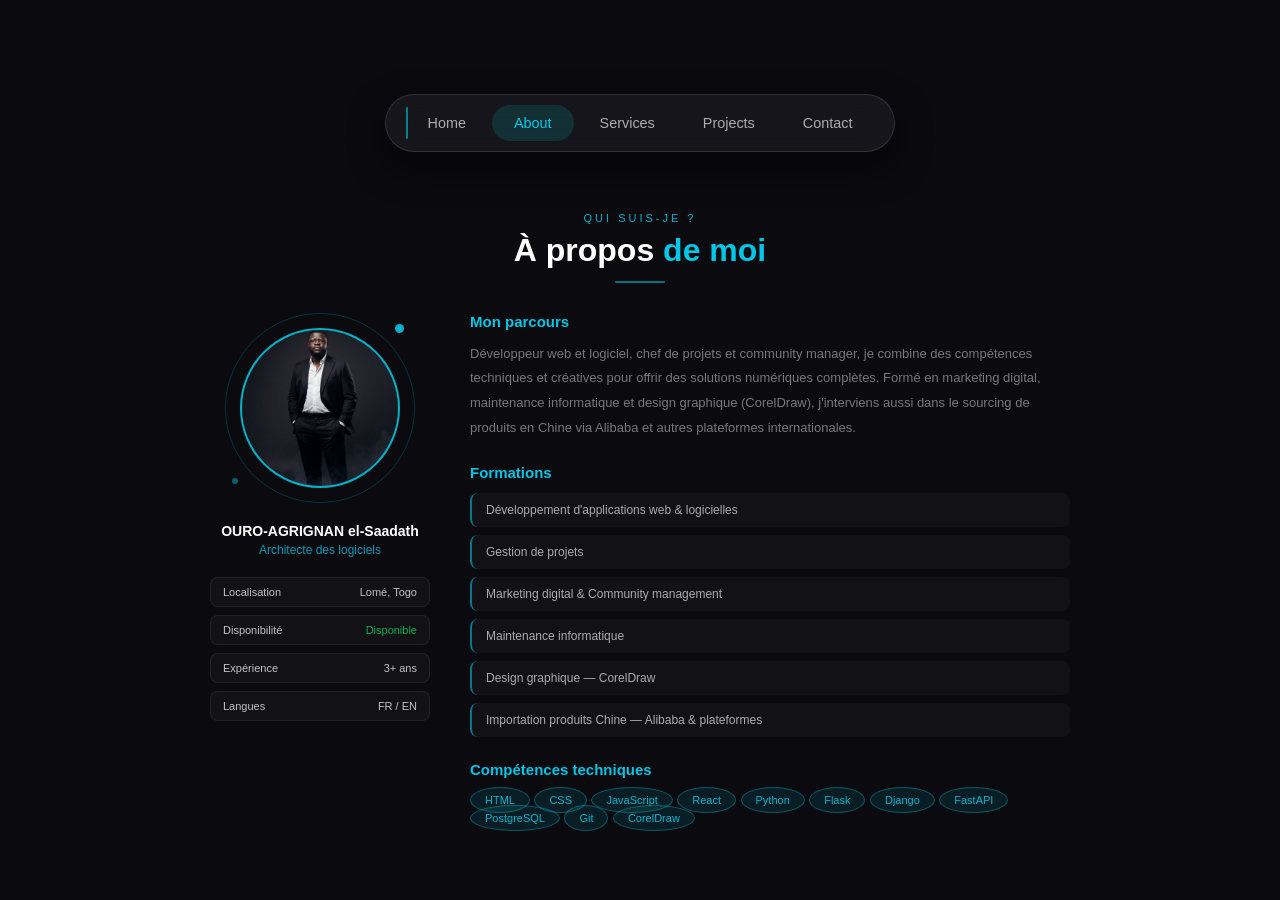
==== about.html @ bfb4edb8 "premier commit" ====
<!DOCTYPE html>
<html lang="fr">
<head>
    <meta charset="UTF-8">
    <meta name="viewport" content="width=device-width, initial-scale=1.0">
    <link rel="stylesheet" href="./css/styles.css">
    <title>Portofolio</title>
</head>
<body>
    <header>
        <nav class="navbar">
            <ul>
                <li><a href="index.html" target="_blank">Home</a></li>
                <li class="active"><a href="about.html" target="_blank">About</a></li>
                <li><a href="service.html" target="_blank">Services</a></li>
                <li><a href="projet.html" target="_blank">Projects</a></li>
                <li><a href="contact.html"  target="_blank">Contact</a></li>
                <div class="indicator"></div>
            </ul>
        </nav>
    </header>
   <main>
    <div class="about-header">
        <p class="about-subtitle">Qui suis-je ?</p>
        <h2 class="about-title">À propos <span class="about-title-accent">de moi</span></h2>
        <div class="about-divider"></div>
    </div>

    <div class="about-content">
        <div class="about-left">
            <div class="about-photo-outer">
                <div class="about-photo-inner">
                    <img src="./IMAGE/tof.jpeg" alt="Ma photo" class="about-photo-img">
                </div>
                <div class="about-photo-dot dot-1"></div>
                <div class="about-photo-dot dot-2"></div>
            </div>
            <div class="about-identity">
                <p class="about-identity-name">OURO-AGRIGNAN el-Saadath</p>
                <p class="about-identity-role">Architecte des logiciels</p>
            </div>
            <div class="about-infos">
                <div class="about-info-item">
                    <span class="info-label">Localisation</span>
                    <span class="info-value">Lomé, Togo</span>
                </div>
                <div class="about-info-item">
                    <span class="info-label">Disponibilité</span>
                    <span class="info-value info-available">Disponible</span>
                </div>
                <div class="about-info-item">
                    <span class="info-label">Expérience</span>
                    <span class="info-value">3+ ans</span>
                </div>
                <div class="about-info-item">
                    <span class="info-label">Langues</span>
                    <span class="info-value">FR / EN</span>
                </div>
            </div>
        </div>
        
        <div class="about-right">
            <div class="about-block">
                <h3 class="about-block-title">Mon parcours</h3>
                <p class="about-block-text">
                    Développeur web et logiciel, chef de projets et community manager, 
                    je combine des compétences techniques et créatives pour offrir des 
                    solutions numériques complètes. Formé en marketing digital, maintenance 
                    informatique et design graphique (CorelDraw), j'interviens aussi dans 
                    le sourcing de produits en Chine via Alibaba et autres plateformes 
                    internationales.
                </p>
            </div>
            <div class="about-block">
                <h3 class="about-block-title">Formations</h3>
                <div class="formations-list">
                    <div class="formation-item">
                        <span>Développement d'applications web &amp; logicielles</span>
                    </div>
                    <div class="formation-item">
                        <span>Gestion de projets</span>
                    </div>
                    <div class="formation-item">
                        <span>Marketing digital &amp; Community management</span>
                    </div>
                    <div class="formation-item">
                        <span>Maintenance informatique</span>
                    </div>
                    <div class="formation-item">
                        <span>Design graphique — CorelDraw</span>
                    </div>
                    <div class="formation-item">
                        <span>Importation produits Chine — Alibaba &amp; plateformes</span>
                    </div>
                </div>
            </div>
            <div class="about-block">
                <h3 class="about-block-title">Compétences techniques</h3>
                <div class="skills-list">
                    <span class="skill-badge">HTML</span>
                    <span class="skill-badge">CSS</span>
                    <span class="skill-badge">JavaScript</span>
                    <span class="skill-badge">React</span>
                    <span class="skill-badge">Python</span>
                    <span class="skill-badge">Flask</span>
                    <span class="skill-badge">Django</span>
                    <span class="skill-badge">FastAPI</span>
                    <span class="skill-badge">PostgreSQL</span>
                    <span class="skill-badge">Git</span>
                    <span class="skill-badge">CorelDraw</span>
                </div>
            </div>
        </div>
    </div>

</main>
     <script>
        const items = document.querySelectorAll('.navbar ul li');
        const indicator = document.querySelector('.indicator');
        const list = document.querySelector('.navbar ul');

        function depIndicator(element) {
            const listReact = list.getBoundingClientRect();
            const elementRect = element.getBoundingClientRect();
            indicator.style.left = (elementRect.left - listrect.left) + 'px';
            indicator.style.width = elementRect.width + 'px';

        }

        depIndicator(item[0]);

        items.forEach(item => {
            item.addEventListener('click', (e) => {
                e.preventDefault();
                items.forEach(i => i.classList.remove('active'));
                item.classList.add('active');

                depIndicator(item);
            });
        });
     </script>
</body>
</html>
---- css/styles.css ----
*{
    margin: 0;
    padding: 0;
    box-sizing: border-box;
}
body{
    background-color: #0a0a0f;
    min-height: 100vh;
    font-family: 'Segoe UI', sans-serif;
    color: #fff;
    display: flex;
    flex-direction: column;
    justify-content: center;
    align-items: center;
}
header {
    width: 100%;
    display: flex;
    justify-content: center;
    padding: 20px 0;
    position: sticky;
    top: 0;
    z-index: 100;
    background: transparent;
}
.navbar {
    position: relative;
    padding: 10px 20px;
    background-color: rgba(255, 255, 255, 0.05);
    border-radius: 40px;
    backdrop-filter: blur(15px);
    -webkit-backdrop-filter: blur(15px);
    box-shadow: 0 15px 35px rgba(0, 0, 0, 0.5);
    border: 0.5px solid rgba(255, 255, 255, 0.12);

}

.navbar ul {
    list-style: none;
    display: flex;
    align-items: center;
    gap: 4px;
    position: relative;
    padding: 0;
    margin: 0;
    
}
.navbar ul li a {
    display: block;
    padding: 10px 22px;
    text-decoration: none;
    color: rgba(255, 255, 255, 0.65);
    font-size: 0.9rem;
    border-radius: 50px;
    transition: color 0.3s;

}
.navbar ul li:hover a {
    color: rgba(255, 255, 255, 0.95);

}

.navbar ul li {
    border-radius: 50px;
    cursor: pointer;
    transition: background 0.3s ease;
}

.navbar ul li:hover {
    background: rgba(255, 255, 255, 0.08);
}

.navbar ul li.active {
    background: rgba(0, 200, 200, 0.15);
}

.navbar ul li.active a {
    color: rgba(0, 220, 255, 0.9);
}

.indicator {
    position: absolute;
    top: 50%;
    transform: translateY(-50%);
    height: calc(100% - 4px);
    border-radius: 50px;
    background: rgba(0, 200, 200, 0.25);
    border: 1px solid rgba(0, 220, 255, 0.4);
    transition: left 0.4s ease, width 0.4s ease;
    pointer-events: none;

}
main {
    width: 100%;
    max-width: 1100px;
    padding: 0 60px;
}

.user {
    display: flex;
    align-items: center;
    justify-content: space-between;
    gap: 40px;
    padding: 60px 0 40px;
}
.user-text {
    flex: 1;
}

.user-subtitle {
    font-size: 13px;
    color: rgba(0, 220, 255, 0.8);
    letter-spacing: 3px;
    text-transform: uppercase;
    margin-bottom: 12px;
}
.user-title {
    font-size: 42px;
    font-weight: 700;
    line-height: 1.2;
    margin-bottom: 8px;
}

.user-name {
    color: rgba(0, 220, 255, 0.9);
}
.user-role {
    font-size: 20px;
    font-weight: 400;
    color: rgba(255, 255, 255, 0.55);
    margin-bottom: 20px;
}

.user-description {
    font-size: 14px;
    color: rgba(255, 255, 255, 0.4);
    line-height: 1.8;
    max-width: 400px;
    margin-bottom: 32px;
}
.user-buttons {
    display: flex;
    gap: 12px;
    flex-wrap: wrap;
    margin-bottom: 32px;
}

.btn {
    padding: 12px 28px ;
    border-radius: 50px;
    font-size: 13px;
    text-decoration: none;
    transition: all 0.3s ease;
    cursor: pointer;

}

.btn-primaire {
    background: rgba(0, 200, 220, 0.2);
    border: 1px solid rgba(0, 220, 255, 0.5);
    color: rgba(0, 220, 255, 0.9);
}
.btn-primaire:hover {
    background: rgba(0, 200, 220, 0.35);
}

.btn-second {
    background: rgba(255, 255, 255, 0.05);
    border: 0.5px solid rgba(255, 255, 255, 0.2);
    color: rgba(255, 255, 255, 0.6);
}
.btn-second:hover {
    background: rgba(255, 255, 255, 0.1);
    
}

.user-socials {
    display: flex;
    gap: 16px;
}

.social-icon {
    width: 45px;
    height: 45px;
    border: 0.5px solid rgba(255, 255, 255, 0.2);
    border-radius: 50%;
    display: flex;
    align-items: center;
    justify-content: center;
    font-size: 11px;
    color: rgba(255, 255, 255, 0.5);
    text-decoration: none;
    transition: all 0.3s ease;
}
.social-icon:hover {
    border-color: rgba(0, 220, 255, 0.5);
    color: rgba(0, 220, 255, 0.8);
}

.user-photo {
    flex: 0 0 auto;
}

.photo-hors-cercle {
    width: 220px;
    height: 220px;
    border-radius: 50%;
    border: 1px solid rgba(0, 220, 255, 0.2);
    display: flex;
    align-items: center;
    justify-content: center;
    position: relative;
}
.photo-dans-cercle {
    width: 180px;
    height: 180px;
    border-radius: 50%;
    border: 2px solid rgba(0, 220, 255, 0.3);
    background: rgba(0, 200, 220, 0.1);
    overflow: hidden;
    display: flex;
    align-items: center;
    justify-content: center;

}
.photo-img {
    width: 100%;
    height: 100%;
    object-fit: cover;
}

.photo-placeholder {
    font-size: 60px;
    font-weight: 700;
    color: rgba(0, 220, 255, 0.7);
}

.photo-dot {
    position: absolute;
    border-radius: 50%;
    background: rgba(0, 220, 255, 0.7);
}

.dot-1 {
    width: 10px;
    height: 10px;
    top: 10px;
    right: 10px;
}

.dot-2 {
    width: 6px;
    height: 6px;
    bottom: 20px;
    left: 5px;
    background: rgba(0, 220, 255, 0.4);

}

.user-stats {
    display: flex;
    border-top: 0.5px solid rgba(255, 255, 255, 0.07);
    padding-top: 32px;
    width: 100%;
}

.stat-item {
    flex: 1;
    text-align: center;
    padding: 16px;
    border-right: 0.5px solid rgba(255, 255, 255, 0.07);
}

.stat-item:last-child {
    border-right: none;
    
}

.stat-number {
    font-size: 26px;
    font-weight: 700;
    color: rgba(0, 220, 255, 0.9);
    margin-bottom: 4px;
}
.stat-label {
    font-size: 12px;
    color: rgba(255, 255, 255, 0.35);
}

/* ############ About Page CSS ############ */

.about-header {
    text-align: center;
    padding: 40px 0 30px;
}

.about-subtitle {
    font-size: 11px;
    color: rgba(0, 220, 255, 0.8);
    letter-spacing: 3px;
    text-transform: uppercase;
    margin-bottom: 8px;
}
.about-title {
    font-size: 32px;
    font-weight: 700;
    margin: 0;
}

.about-title-accent {
    color: rgba(0, 220, 255, 0.9);

}
.about-divider {
    width: 50px;
    height: 2px;
    background: rgba(0, 220, 255, 0.5);
    margin: 12px auto 0;
    border-radius: 2px;
}
.about-content {
    display: flex;
    gap: 40px;
    padding: 0 60px;
    align-items: flex-start;

}
.about-left {
    flex: 0 0 220px;
    display: flex;
    flex-direction: column;
    align-items: center;
    gap: 20px;
}
.about-photo-outer {
    width: 190px;
    height: 190px;
    border-radius: 50%;
    border: 1px solid rgba(0, 220, 255, 0.2);
    display: flex;
    align-items: center;
    justify-content: center;
    position: relative;
}

.about-photo-inner {
    width: 160px;
    height: 160px;
    border-radius: 50%;
    border: 2px solid rgba(0, 220, 255, 0.3);
    background: rgba(0, 200, 220, 0.8);
    overflow: hidden;
    display: flex;
    align-items: center;
    justify-content: center;

}
.about-photo-img {
    
    width: 100%;
    height: 100%;
    object-fit: cover;
}

.about-photo-dot {
    position: absolute;
    border-radius: 50%;
}

.about-photo-dot.dot-1 {
    width: 9px;
    height: 9px;
    top: 10px;
    right: 10px;
    background: rgba(0, 220, 255, 0.8);
}
.about-photo-dot.dot-2 {
    width: 6px;
    height: 6px;
    bottom: 18px;
    left: 6px;
    background: rgba(0, 220, 255, 0.4);
}

.about-identity {
    text-align: center;
}
.about-identity-name {
    font-size: 14px;
    font-weight: 600;
    margin: 0 0 4px;
}
.about-identity-role {
    font-size: 12px;
    color: rgba(0, 220, 255, 0.7);
    margin: 0;
}

.about-infos {
    width: 100%;
    display: flex;
    flex-direction: column;
    gap: 8px;
}
.about-info-item {
    display: flex;
    justify-content: space-between;
    align-items: center;
    padding: 8px 12px;
    background: rgba(255, 255, 255, 0.03);
    border-radius: 8px;
    border: 0.5px solid rgba(255, 255, 255, 0.07);

}

.info-label {
    font-size: 11px;
    color: rgba(255, 255, 255, 0.75);
}

.info-value {
    font-size: 11px;
    color: rgba(255, 255, 255, 0.75);
}
.info-available {
    color: rgba(0, 220, 100, 0.8);
}

.about-right {
    flex: 1;
    display: flex;
    flex-direction: column;
    gap: 24px;
}

.about-block-title {
    font-size: 15px;
    font-weight: 600;
    color: rgba(0, 220, 255, 0.9);
    margin: 0 0 12px;
}

.about-block-text {
    font-size: 13px;
    color: rgba(255, 255, 255, 0.45);
    line-height: 1.9;
    margin: 0;
}

.formations-list {
    display: flex;
    flex-direction: column;
    gap: 8px;
}
.formation-item {
    padding: 10px 14px;
    background: rgba(255, 255, 255, 0.03);
    border-radius: 8px;
    border-left: 2px solid rgba(0, 220, 255, 0.5);
    font-size: 12px;
    color: rgba(255, 255, 255, 0.65);
    transition: background 0.3s ease;
}

.formation-item:hover {
    background: rgba(0, 220, 255, 0.05);
}

.skill-list {
    display: flex;
    flex-wrap: wrap;
    gap: 20px;
}
.skill-badge {
    padding: 6px 14px;
    background: rgba(0, 200, 220, 0.1);
    border: 0.5px solid rgba(0, 220, 255, 0.3);
    border-radius: 50%;
    font-size: 11px;
    color: rgba(0, 220, 255, 0.8);
    transition: all 0.3s ease;
    white-space: nowrap;
}
.skill-badge:hover {
    background: rgba(0, 200, 220, 0.25);
    border-color:  rgba(0, 220, 255, 0.6);
}
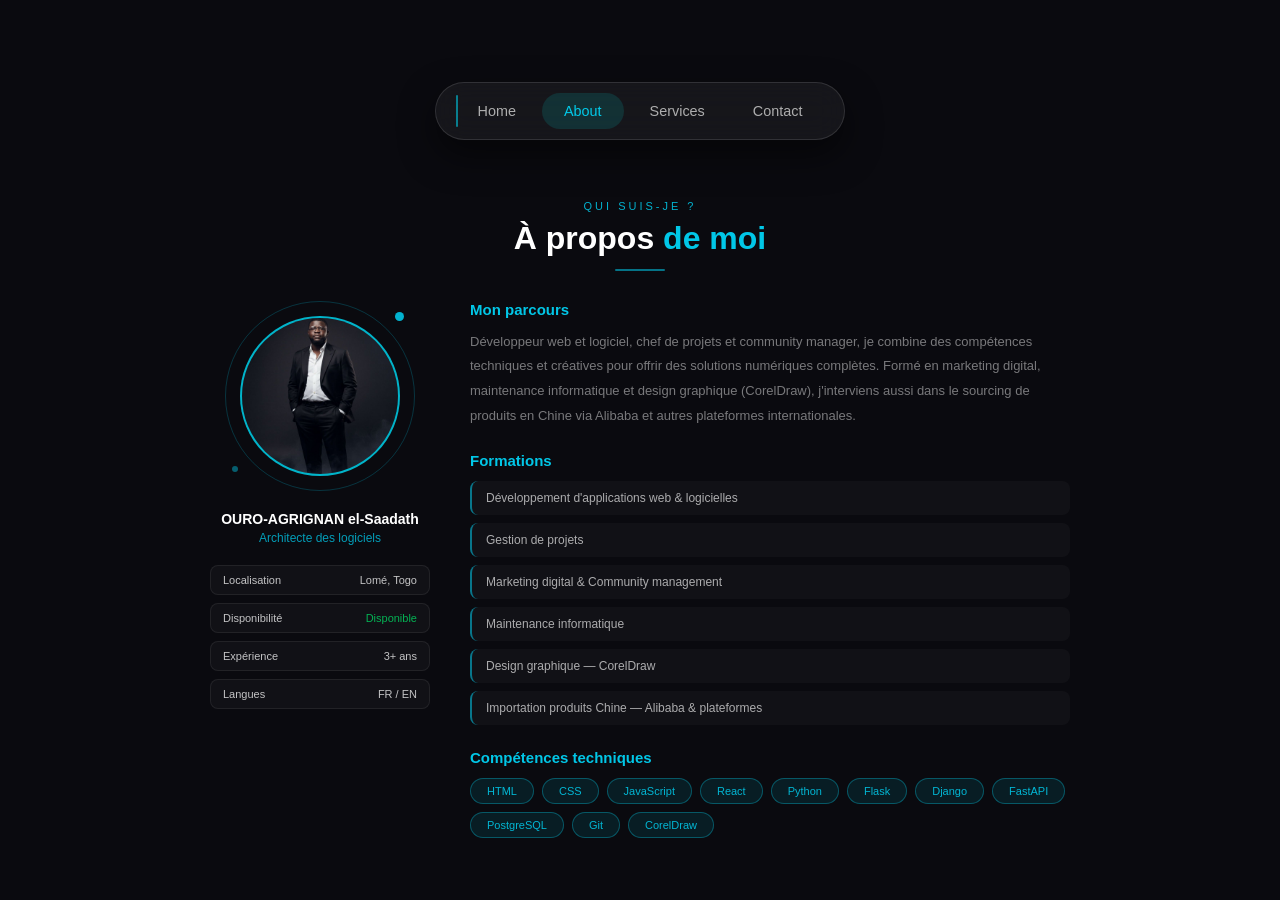
==== commit bd75d709: "v1" ====
--- a/about.html
+++ b/about.html
@@ -13,7 +13,7 @@
                 <li><a href="index.html" target="_blank">Home</a></li>
                 <li class="active"><a href="about.html" target="_blank">About</a></li>
                 <li><a href="service.html" target="_blank">Services</a></li>
-                <li><a href="projet.html" target="_blank">Projects</a></li>
+               <!-- <li><a href="projet.html" target="_blank">Projects</a></li> -->
                 <li><a href="contact.html"  target="_blank">Contact</a></li>
                 <div class="indicator"></div>
             </ul>
--- a/css/styles.css
+++ b/css/styles.css
@@ -430,6 +430,7 @@
 
 .about-right {
     flex: 1;
+    min-width: 0;
     display: flex;
     flex-direction: column;
     gap: 24px;
@@ -468,22 +469,397 @@
     background: rgba(0, 220, 255, 0.05);
 }
 
-.skill-list {
+.skills-list {
     display: flex;
     flex-wrap: wrap;
-    gap: 20px;
+    gap: 8px;
 }
 .skill-badge {
-    padding: 6px 14px;
+    padding: 6px 16px;
     background: rgba(0, 200, 220, 0.1);
     border: 0.5px solid rgba(0, 220, 255, 0.3);
-    border-radius: 50%;
+    border-radius: 50px;
     font-size: 11px;
     color: rgba(0, 220, 255, 0.8);
     transition: all 0.3s ease;
     white-space: nowrap;
+    flex-shrink: 0;
 }
 .skill-badge:hover {
     background: rgba(0, 200, 220, 0.25);
     border-color:  rgba(0, 220, 255, 0.6);
+}
+
+/* ############ Contact Page CSS ############ */
+
+.contact-header {
+    text-align: center;
+    padding: 40px 0 30px;
+}
+
+.contact-subtitle {
+    font-size: 11px;
+    color: rgba(0, 220, 255, 0.8);
+    letter-spacing: 3px;
+    text-transform: uppercase;
+    margin-bottom: 8px;
+}
+.contact-title {
+    font-size: 32px;
+    font-weight: 700;
+    margin: 0;
+}
+
+.contact-title-accent {
+    color: rgba(0, 220, 255, 0.9);
+}
+
+.contact-divider {
+    width: 50px;
+    height: 2px;
+    background: rgba(0, 220, 255, 0.5);
+    margin: 12px auto 0;
+    border-radius: 2px;
+}
+.contact-content {
+    display: flex;
+    gap: 40px;
+    padding: 0 60px;
+    align-items: flex-start;
+}
+
+.contact-left {
+    flex: 0 0 280px;
+    display: flex;
+    flex-direction: column;
+    gap: 24px;
+}
+.contact-intro {
+    font-size: 13px;
+    color: rgba(255, 255, 255, 0.4);
+    line-height: 1.9;
+    margin: 0;
+}
+
+.contact-infos {
+    display: flex;
+    flex-direction:column;
+    gap: 12px;
+}
+
+.contact-info-item {
+    display: flex;
+    align-items: center;
+    gap: 14px;
+    padding: 14px 16px;
+    background: rgba(255, 255, 255, 0.03);
+    border-radius: 10px;
+    border: 0.5px solid rgba(255, 255, 255, 0.07);
+    transition: background 0.3s ease;
+}
+.contact-info-icon {
+    width: 38px;
+    height: 38px;
+    border-radius: 50%;
+    background: rgba(0, 200, 220, 0.1);
+    border: 0.5px solid rgba(0, 220, 255, 0.3);
+    display: flex;
+    align-items: center;
+    justify-content: center;
+    font-size: 16px;
+    color: rgba(0, 220, 255, 0.8);
+    flex-shrink: 0;
+}
+
+.contact-info-text {
+    display: flex;
+    flex-direction: column;
+    gap: 2px;
+}
+.contact-info-label {
+    font-size: 10px;
+    color: rgba(255, 255, 255, 0.35);
+    text-transform: uppercase;
+    letter-spacing: 1px;
+}
+
+.contact-info-value {
+    font-size: 14px;
+    color: rgba(0, 220, 255, 0.7);
+}
+.contact-socials-label {
+    font-size: 11px;
+    color: rgba(255, 255, 255, 0.35);
+    text-transform: uppercase;
+    letter-spacing: 2px;
+    margin: 0 0 12px;
+}
+.contact-socials-links {
+    display: flex;
+    gap: 10px ;
+    flex-wrap: wrap;
+}
+
+.contact-social-btn {
+    padding: 8px 16px;
+    border: 0.5px solid rgba(255, 255, 255, 0.15);
+    border-radius: 50px;
+    font-size: 11px;
+    color: rgba(255, 255, 255, 0.05);
+    text-decoration: none;
+    transition: all 0.3s ease;
+}
+
+.contact-social-btn:hover {
+    border-color: rgba(0, 220, 255, 0.5);
+    color: rgba(0, 220, 255, 0.8);
+}
+
+.contact-right {
+    flex: 1;
+    min-width: 0;
+}
+
+.contact-form {
+    display: flex;
+    flex-direction: column;
+    gap: 16x;
+
+}
+
+.form-row  {
+    display: flex;
+    gap: 16px;
+}
+
+.form-group {
+    display: flex;
+    flex-direction: column;
+    gap: 6px;
+    flex: 1
+}
+
+.form-label {
+    font-size: 11px;
+    color: rgba(255, 255, 255, 0.4);
+    text-transform: uppercase;
+    letter-spacing: 1px;
+}
+
+.form-input {
+    padding: 12px 16px;
+    background: rgba(255, 255, 255, 0.03);
+    border: 0.5px solid rgba(255, 255, 255, 0.1);
+    border-radius: 10px;
+    font-size: 13px;
+    color: rgba(255, 255, 255, 0.8);
+    outline: none;
+    transition: border 0.3s ease;
+    font-family: 'segoe UI', sans-serif;
+}
+
+.form-input:focus {
+    border-color: rgba(0, 220, 255, 0.5);
+    background: rgba(0, 220, 255, 0.03);
+}
+
+.form-input::placeholder {
+    color: rgba(255, 255, 255, 0.2);
+}
+
+.form-textarea {
+    padding: 12px 16px;
+    background: rgba(255, 255, 255, 0.03);
+    border: 0.5px solid rgba(255, 255, 255, 0.1);
+    border-radius: 10px;
+    font-size: 13px;
+    color: rgba(255, 255, 255, 0.8);
+    outline: none;
+    transition: border 0.3s ease;
+    font-family: 'segoe UI', sans-serif;
+    resize: vertical;
+    min-height: 140px;
+}
+.form-textarea:focus {
+    border-color: rgba(0, 220, 255, 0.5);
+    background: rgba(0, 220, 255, 0.03);
+}
+.form-textarea::placeholder {
+    color: rgba(255, 255, 255, 0.2);
+}
+
+.form-submit {
+    display: flex;
+    justify-content: flex-end;
+    padding: 12px;
+}
+
+.btn-send {
+    padding: 12px 32px;
+    background: rgba(0, 200, 220, 0.2) ;
+    border: 1px solid rgba(0, 220, 255, 0.5);
+    border-radius: 50px;
+    font-size: 13px;
+    color: rgba(0, 220, 255, 0.9);
+    cursor: pointer;
+    transition: all 0.3s ease;
+    font-family: 'segoe UI' sans-serif;
+}
+
+.btn-send:hover {
+    background: rgba(0, 200, 220, 0.35);
+    transform:  translateY(-2px);
+
+}
+
+.btn-send:active {
+    transform: translateY(0px);
+}
+
+/* ############ Service Page CSS ############ */
+
+.services-header {
+    text-align: center;
+    padding: 40px 0 30px;
+}
+.services-subtitle {
+    font-size: 11px;
+    color: rgba(0, 220, 255, 0.8);
+    letter-spacing: 3px;
+    text-transform: uppercase;
+    margin-bottom: 8px;
+}
+
+.services-title {
+    font-size: 32px;
+    font-weight: 700;
+    margin: 0;
+}
+
+.services-title-accent {
+    color: rgba(0, 220, 255, 0.9);
+}
+
+.services-divider {
+    width: 50px;
+    height: 2px;
+    background: rgba(0, 220, 255, 0.5);
+    margin: 12px auto 0;
+    border-radius: 2px;
+}
+
+.services-grid {
+    display: grid;
+    grid-template-columns: repeat(3, 1fr);
+    gap: 20px;
+    padding: 0 50px 50px;
+}
+
+.service-card {
+    background: rgba(255, 255, 255, 0.03);
+    border: 0.5px solid rgba(255, 255, 255, 0.07);
+    border-radius: 16px;
+    overflow: hidden;
+    display: flex;
+    flex-direction: column;
+    transition: border-color 0.3s ease, background 0.3s ease, transform 0.3s ease;
+
+}
+.service-card:hover {
+    border-color: rgba(0, 220, 255, 0.2);
+    background: rgba(0, 220, 255, 0.03);
+    transform: translateY(-4px);
+}
+
+.card-image {
+    width: 100%;
+    height: 160px;
+    object-fit: cover;
+    display: block;
+    filter: brightness(0.75) saturate(0.9);
+    transition: filter 0.3s ease;
+}
+
+.service-card:hover .card-image {
+    filter: brightness(0.9) saturate(1.1);
+}
+
+.card-body {
+    padding: 18px;
+    display: flex;
+    flex-direction: column;
+    gap: 10px;
+    flex: 1;
+}
+
+.card-title {
+    font-size: 14px;
+    font-weight: 600;
+    color: #fff;
+    margin: 0;
+}
+.card-desc {
+    font-size: 12px;
+    color: rgba(255, 255, 255, 0.4);
+    line-height: 1.8;
+    margin: 0;
+    flex: 1;
+}
+
+
+.card-tags {
+    display: flex;
+    flex-wrap: wrap;
+    gap: 6px;
+    margin-top: auto;
+    padding-top: 8px;
+
+}
+
+.tag {
+    padding: 4px 10px;
+    background: rgba(0, 200, 220, 0.1);
+    border: 0.5px solid rgba(0, 220, 255, 0.2);
+    border-radius: 50px;
+    font-size: 10px;
+    color: rgba(0, 220, 255, 0.7);
+    white-space: nowrap;
+}
+
+.service-cta {
+    align-items: center;
+    justify-content: center;
+    text-align: center;
+    padding: 30px 24px;
+    gap: 20px;
+    background: rgba(0, 200, 220, 0.05);
+    border-color: rgba(0, 220, 255, 0.15);
+    min-height: 200px;
+}
+
+.service-cta:hover {
+    background: rgba(0, 200, 220, 0.08);
+}
+
+.cta-text {
+    font-size: 11px;
+    color: rgba(255, 255, 255, 0.5);
+    line-height: 1.9;
+    margin: 0;
+}
+
+.cta-btn {
+    padding: 12px 28px;
+    background: rgba(0, 200, 220, 0.2);
+    border: 1px solid rgba(0, 220, 255, 0.5);
+    border-radius: 50px;
+    font-size: 13px;
+    color: rgba(0, 220, 255, 0.9);
+    text-decoration: none;
+    transition: all 0.3s ease;
+}
+
+.cta-btn:hover {
+    background: rgba(0, 200, 220, 0.35);
+    transform: translateY(-2px);
 }
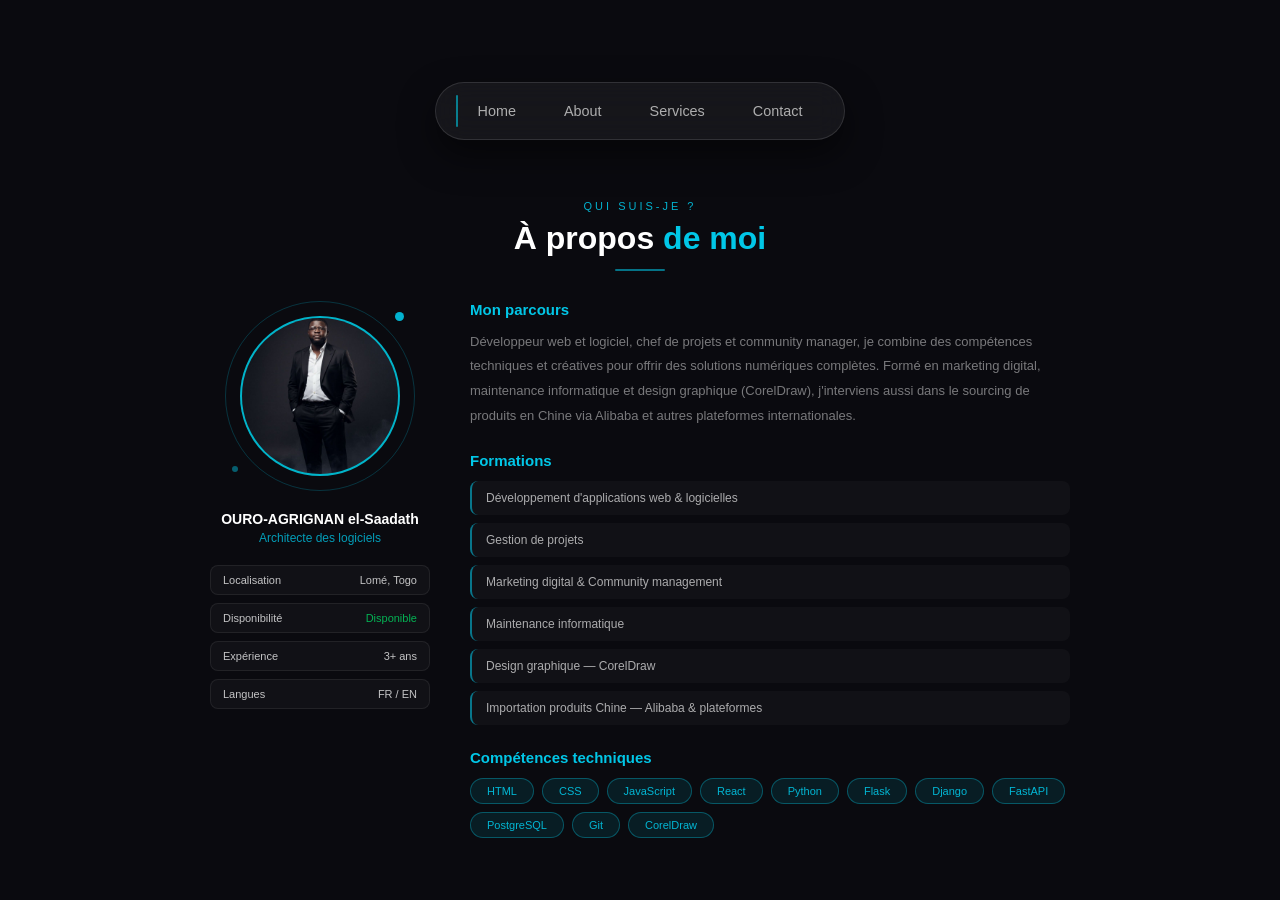
==== commit 2986f879: "v2.1" ====
--- a/about.html
+++ b/about.html
@@ -10,11 +10,11 @@
     <header>
         <nav class="navbar">
             <ul>
-                <li><a href="index.html" target="_blank">Home</a></li>
-                <li class="active"><a href="about.html" target="_blank">About</a></li>
-                <li><a href="service.html" target="_blank">Services</a></li>
-               <!-- <li><a href="projet.html" target="_blank">Projects</a></li> -->
-                <li><a href="contact.html"  target="_blank">Contact</a></li>
+                <li><a href="index.html" >Home</a></li>
+                <li><a href="about.html">About</a></li>
+                <li><a href="service.html" >Services</a></li>
+                <li><a href="contact.html" >Contact</a></li>
+               <!-- <li><a ref="projet.html" target="_blank">Projects</a></li> -->
                 <div class="indicator"></div>
             </ul>
         </nav>
--- a/css/styles.css
+++ b/css/styles.css
@@ -862,4 +862,302 @@
 .cta-btn:hover {
     background: rgba(0, 200, 220, 0.35);
     transform: translateY(-2px);
+}
+
+
+@media (max-width: 1024px) {
+
+    /* Navbar */
+    .navbar ul li a {
+        padding: 8px 14px;
+        font-size: 0.85rem;
+    }
+
+    /* Hero */
+    main {
+        padding: 0 30px;
+    }
+
+    .hero {
+        padding: 40px 0 30px;
+        gap: 30px;
+    }
+
+    .hero-title {
+        font-size: 32px;
+    }
+
+    .hero-name {
+        font-size: 28px;
+    }
+
+    .photo-outer-circle {
+        width: 180px;
+        height: 180px;
+    }
+
+    .photo-inner-circle {
+        width: 148px;
+        height: 148px;
+    }
+
+    /* About */
+    .about-content {
+        padding: 0 30px;
+        gap: 30px;
+    }
+
+    .about-left {
+        flex: 0 0 190px;
+    }
+
+    /* Contact */
+    .contact-content {
+        padding: 0 30px;
+    }
+
+    /* Services */
+    .services-grid {
+        grid-template-columns: repeat(2, 1fr);
+        padding: 0 30px 40px;
+    }
+}
+
+
+@media (max-width: 768px) {
+
+    /* ===== BODY ===== */
+    body {
+        align-items: stretch;
+    }
+
+    /* ===== HEADER / NAVBAR ===== */
+    header {
+        padding: 14px 16px;
+        position: sticky;
+        top: 0;
+        z-index: 100;
+        background: rgba(10, 10, 15, 0.95);
+        -webkit-backdrop-filter: blur(10px);
+        backdrop-filter: blur(10px);
+    }
+
+    .navbar {
+        padding: 8px 12px;
+        border-radius: 30px;
+    }
+
+    .navbar ul li a {
+        padding: 7px 10px;
+        font-size: 0.75rem;
+    }
+
+    /* ===== MAIN ===== */
+    main {
+        padding: 0 16px;
+        width: 100%;
+    }
+
+    /* ===== HERO ===== */
+    .hero {
+        flex-direction: column-reverse;  /* photo en haut, texte en bas */
+        align-items: center;
+        text-align: center;
+        padding: 30px 0 20px;
+        gap: 24px;
+    }
+
+    .hero-title {
+        font-size: 26px;
+    }
+
+    .hero-name {
+        font-size: 22px;
+    }
+
+    .hero-role {
+        font-size: 16px;
+    }
+
+    .hero-description {
+        font-size: 13px;
+        max-width: 100%;
+    }
+
+    .hero-buttons {
+        justify-content: center;
+    }
+
+    .hero-socials {
+        justify-content: center;
+    }
+
+    .photo-outer-circle {
+        width: 160px;
+        height: 160px;
+    }
+
+    .photo-inner-circle {
+        width: 130px;
+        height: 130px;
+    }
+
+    /* Stats */
+    .hero-stats {
+        flex-direction: row;
+        flex-wrap: wrap;
+    }
+
+    .stat-item {
+        flex: 1 1 30%;
+        border-right: none;
+        border-bottom: 0.5px solid rgba(255,255,255,0.07);
+        padding: 12px 8px;
+    }
+
+    .stat-number {
+        font-size: 20px;
+    }
+
+    /* ===== ABOUT ===== */
+    .about-header {
+        padding: 24px 0 20px;
+    }
+
+    .about-content {
+        flex-direction: column;  /* colonne sur mobile */
+        padding: 0 16px;
+        gap: 24px;
+    }
+
+    .about-left {
+        flex: none;
+        width: 100%;
+        align-items: center;
+    }
+
+    .about-photo-outer {
+        width: 160px;
+        height: 160px;
+    }
+
+    .about-photo-inner {
+        width: 135px;
+        height: 135px;
+    }
+
+    .about-right {
+        width: 100%;
+    }
+
+    .about-title {
+        font-size: 26px;
+    }
+
+    /* ===== CONTACT ===== */
+    .contact-header {
+        padding: 24px 0 20px;
+    }
+
+    .contact-content {
+        flex-direction: column;  /* colonne sur mobile */
+        padding: 0 16px;
+        gap: 24px;
+    }
+
+    .contact-left {
+        flex: none;
+        width: 100%;
+    }
+
+    .contact-right {
+        width: 100%;
+    }
+
+    .form-row {
+        flex-direction: column;  /* nom et email l'un en dessous l'autre */
+        gap: 16px;
+    }
+
+    .contact-title {
+        font-size: 26px;
+    }
+
+    .contact-socials-links {
+        flex-wrap: wrap;
+    }
+
+    /* ===== SERVICES ===== */
+    .services-header {
+        padding: 24px 0 20px;
+    }
+
+    .services-grid {
+        grid-template-columns: 1fr;  /* 1 colonne sur mobile */
+        padding: 0 16px 40px;
+        gap: 16px;
+    }
+
+    .services-title {
+        font-size: 26px;
+    }
+}
+
+
+@media (max-width: 400px) {
+
+    .navbar ul li a {
+        padding: 6px 8px;
+        font-size: 0.7rem;
+    }
+
+    .hero-title {
+        font-size: 22px;
+    }
+
+    .hero-name {
+        font-size: 18px;
+    }
+
+    .btn {
+        padding: 10px 18px;
+        font-size: 12px;
+    }
+}
+
+
+.navbar {
+    -webkit-backdrop-filter: blur(15px);
+    backdrop-filter: blur(15px);
+}
+
+* {
+    scrollbar-width: thin;
+    scrollbar-color: rgba(0, 220, 255, 0.3) transparent;
+}
+
+::-webkit-scrollbar {
+    width: 6px;
+}
+::-webkit-scrollbar-track {
+    background: transparent;
+}
+::-webkit-scrollbar-thumb {
+    background: rgba(0, 220, 255, 0.3);
+    border-radius: 3px;
+}
+
+
+*, *::before, *::after {
+    box-sizing: border-box;
+}
+
+input, textarea, button {
+    -webkit-appearance: none;
+    appearance: none;
+}@media (max-width: 1024px) {
+    .navbar ul li a {
+        padding: 8px 14px;
+        font-size: 0.85rem;
+    }
 }
